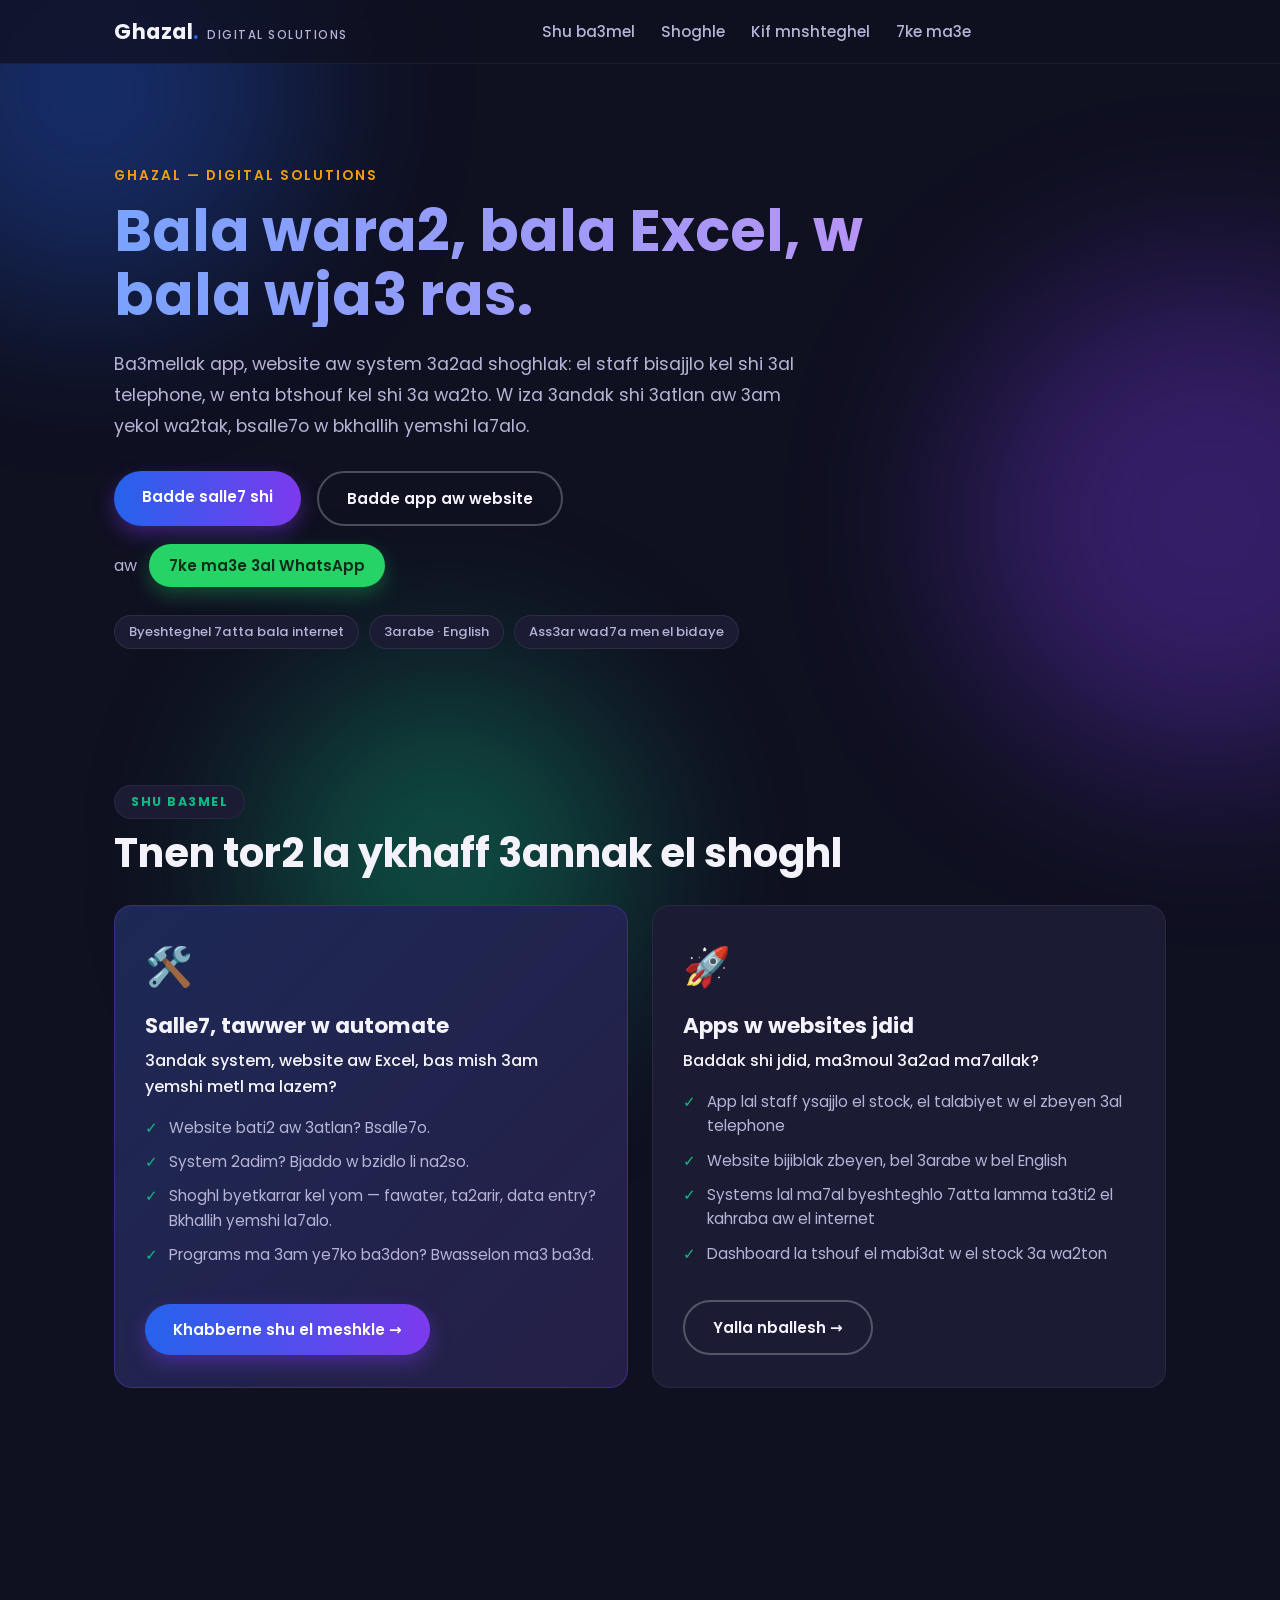
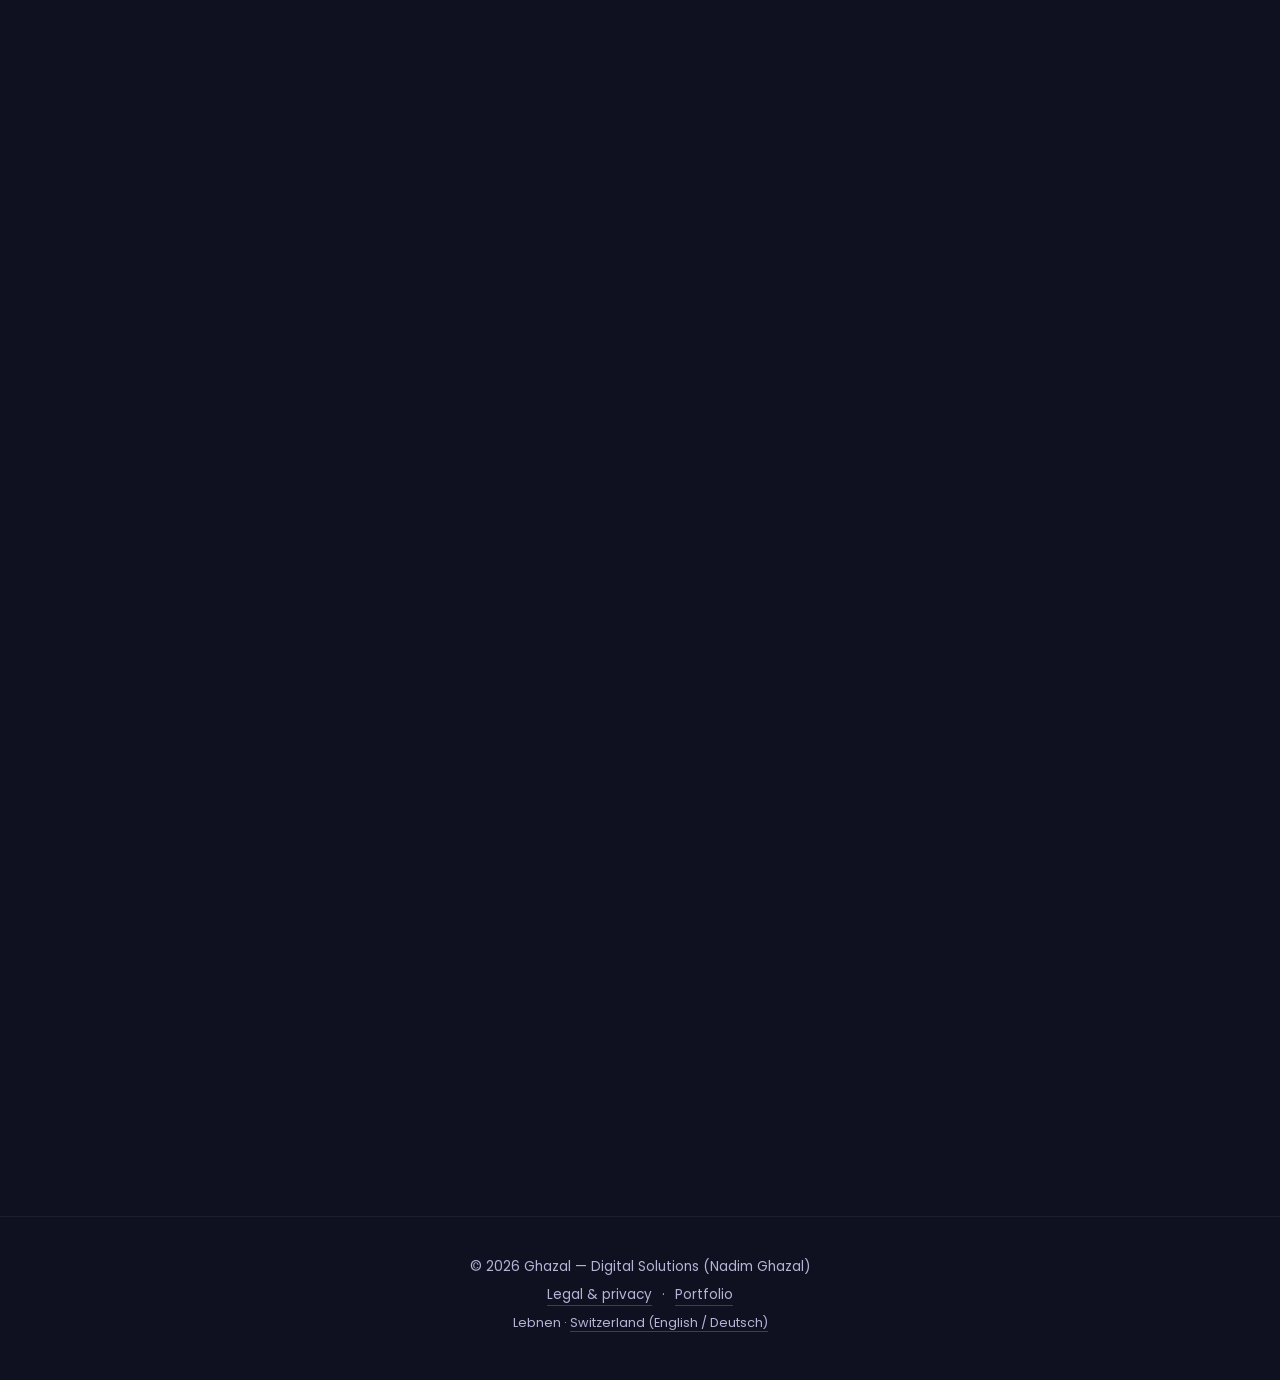
==== lb/index.html @ 60c457c8 "Split into Swiss and Lebanese homepages, with two enquiry forms The site no longer markets itself as" ====
<!DOCTYPE html>
<!-- Lebanese Arabic written in Latin letters (Arabizi): BCP 47 "ar-Latn" -->
<html lang="ar-Latn">
<head>
<meta charset="UTF-8">
<meta name="viewport" content="width=device-width, initial-scale=1.0">

<title>Ghazal — Digital Solutions | Apps, websites w systems la shoghlak</title>
<meta name="description" content="Bala wara2, bala Excel, w bala wja3 ras. Apps, websites w systems 3a2ad shoghlak — w iza 3andak shi 3atlan aw 3am yekol wa2tak, bsalle7o w bkhallih yemshi la7alo.">
<meta name="author" content="Nadim Ghazal">
<link rel="canonical" href="https://digital.ghazalcode.ch/lb/">
<meta name="theme-color" content="#0f1020">

<meta property="og:type" content="website">
<meta property="og:site_name" content="Ghazal — Digital Solutions">
<meta property="og:url" content="https://digital.ghazalcode.ch/lb/">
<meta property="og:title" content="Ghazal — Digital Solutions">
<meta property="og:description" content="Bala wara2, bala Excel, w bala wja3 ras. Apps, websites w systems 3a2ad shoghlak.">
<meta property="og:image" content="https://digital.ghazalcode.ch/assets/og-image-lb.png">
<meta property="og:image:width" content="1200">
<meta property="og:image:height" content="630">
<meta property="og:image:alt" content="Ghazal — Digital Solutions">
<meta name="twitter:card" content="summary_large_image">

<link rel="icon" href="../assets/favicon.svg" type="image/svg+xml">
<link rel="icon" href="../assets/favicon-32.png" sizes="32x32">
<link rel="apple-touch-icon" href="../assets/apple-touch-icon.png">

<meta http-equiv="Content-Security-Policy" content="
  default-src 'self';
  base-uri 'none';
  object-src 'none';
  script-src 'self';
  style-src 'self';
  font-src 'self';
  img-src 'self' data:;
  connect-src 'self' https://formsubmit.co;
  form-action 'self' https://formsubmit.co;
  upgrade-insecure-requests;
">

<script type="application/ld+json">
{
  "@context": "https://schema.org",
  "@type": "ProfessionalService",
  "name": "Ghazal — Digital Solutions",
  "url": "https://digital.ghazalcode.ch/lb/",
  "description": "Apps, websites and systems for shops and small businesses, plus fixing, upgrading and automating existing tools.",
  "email": "nadimghazal71@gmail.com",
  "founder": { "@type": "Person", "name": "Nadim Ghazal" },
  "areaServed": "LB",
  "knowsLanguage": ["ar", "en"]
}
</script>

<link rel="stylesheet" href="../assets/fonts/poppins.css">
<link rel="stylesheet" href="../style.css?v=20261111c">
</head>
<body>

<div class="blob blob-1"></div>
<div class="blob blob-2"></div>
<div class="blob blob-3"></div>

<header class="navbar">
  <div class="nav-inner">
    <a href="#top" class="logo">Ghazal<span>.</span> <small>Digital Solutions</small></a>
    <nav class="nav-links" id="navLinks"></nav>
    <div class="nav-actions">
      <button class="nav-toggle" id="navToggle" aria-label="Menu">☰</button>
    </div>
  </div>
</header>

<main>

  <section id="top" class="hero">
    <div class="hero-content">
      <p class="eyebrow" id="heroEyebrow"></p>
      <h1 id="heroTitle"></h1>
      <p class="hero-text" id="heroText"></p>
      <div class="hero-actions">
        <a href="#fix" class="btn btn-primary" id="heroFixBtn"></a>
        <a href="#build" class="btn btn-outline" id="heroBuildBtn"></a>
      </div>
      <p class="hero-call"><span id="heroCallPrefix"></span> <a class="btn btn-link" id="heroCallBtn" href="#contact"></a></p>
      <ul class="hero-facts" id="heroFacts"></ul>
    </div>
  </section>

  <section id="services" class="section">
    <div class="section-head">
      <span class="tag" id="servicesTag"></span>
      <h2 id="servicesHeading"></h2>
    </div>
    <div class="paths-grid" id="servicesGrid"></div>
  </section>

  <section id="work" class="section">
    <div class="section-head">
      <span class="tag" id="workTag"></span>
      <h2 id="workHeading"></h2>
      <p class="section-intro" id="workIntro"></p>
    </div>
    <div class="work-grid" id="workGrid"></div>
    <p class="work-more"><a id="workMore" href="https://ghazalcode.ch/" target="_blank" rel="noopener"></a></p>
  </section>

  <section id="process" class="section">
    <div class="section-head">
      <span class="tag" id="processTag"></span>
      <h2 id="processHeading"></h2>
    </div>
    <ol class="steps" id="processSteps"></ol>
  </section>

  <section id="why" class="section">
    <div class="section-head">
      <span class="tag" id="whyTag"></span>
      <h2 id="whyHeading"></h2>
    </div>
    <div class="why-grid" id="whyGrid"></div>
  </section>

  <section id="about" class="section">
    <div class="about-wrap">
      <div class="about-photo">
        <picture>
          <source srcset="../assets/photo-nadim.webp" type="image/webp">
          <img src="../assets/photo-nadim.jpg" alt="" id="aboutPhoto" width="520" height="520" loading="lazy">
        </picture>
      </div>
      <div class="about-body">
        <span class="tag" id="aboutTag"></span>
        <h2 id="aboutHeading"></h2>
        <p class="about-text" id="aboutText"></p>
      </div>
    </div>
  </section>

  <section id="contact" class="section contact-section">
    <div class="section-head">
      <span class="tag" id="contactTag"></span>
      <h2 id="contactHeading"></h2>
      <p class="section-intro" id="contactText"></p>
    </div>
    <div class="contact-wrap">
      <div class="contact-forms">
        <div class="form-tabs" id="formTabs" role="tablist"></div>
        <div id="formsWrap"></div>
      </div>
      <aside class="contact-info">
        <a class="btn btn-primary call-btn" id="contactCallBtn" href="#contact"></a>
        <ul class="contact-details" id="contactDetails"></ul>
      </aside>
    </div>
  </section>

</main>

<footer class="footer">
  <p id="footerCopy"></p>
  <p class="footer-links">
    <a href="../legal.html" id="footerLegal"></a>
    <span aria-hidden="true">·</span>
    <a href="https://ghazalcode.ch/" id="footerPortfolio" target="_blank" rel="noopener"></a>
  </p>
  <p class="footer-region"><span id="footerRegion"></span> <a id="footerRegionLink" href="../?region=ch"></a></p>
</footer>

<script src="content.js?v=20261111c"></script>
<script src="../script.js?v=20261111c"></script>
</body>
</html>
---- assets/fonts/poppins.css ----
/*
  Poppins, self-hosted.

  Loading this from fonts.googleapis.com would send every visitor's IP address
  to Google, which is a GDPR / revised-FADP problem for a Swiss-facing site.
  These files are served from our own origin instead. Poppins is SIL Open Font
  License 1.1, which permits redistribution.

  Regenerate with scripts/fonts.mjs if the weights ever change.
*/

@font-face {
  font-family: 'Poppins';
  font-style: normal;
  font-weight: 400;
  font-display: swap;
  src: url('poppins-400-latin-ext.woff2') format('woff2');
  unicode-range: U+0100-02BA, U+02BD-02C5, U+02C7-02CC, U+02CE-02D7, U+02DD-02FF, U+0304, U+0308, U+0329, U+1D00-1DBF, U+1E00-1E9F, U+1EF2-1EFF, U+2020, U+20A0-20AB, U+20AD-20C0, U+2113, U+2C60-2C7F, U+A720-A7FF;
}

@font-face {
  font-family: 'Poppins';
  font-style: normal;
  font-weight: 400;
  font-display: swap;
  src: url('poppins-400-latin.woff2') format('woff2');
  unicode-range: U+0000-00FF, U+0131, U+0152-0153, U+02BB-02BC, U+02C6, U+02DA, U+02DC, U+0304, U+0308, U+0329, U+2000-206F, U+20AC, U+2122, U+2191, U+2193, U+2212, U+2215, U+FEFF, U+FFFD;
}

@font-face {
  font-family: 'Poppins';
  font-style: normal;
  font-weight: 500;
  font-display: swap;
  src: url('poppins-500-latin-ext.woff2') format('woff2');
  unicode-range: U+0100-02BA, U+02BD-02C5, U+02C7-02CC, U+02CE-02D7, U+02DD-02FF, U+0304, U+0308, U+0329, U+1D00-1DBF, U+1E00-1E9F, U+1EF2-1EFF, U+2020, U+20A0-20AB, U+20AD-20C0, U+2113, U+2C60-2C7F, U+A720-A7FF;
}

@font-face {
  font-family: 'Poppins';
  font-style: normal;
  font-weight: 500;
  font-display: swap;
  src: url('poppins-500-latin.woff2') format('woff2');
  unicode-range: U+0000-00FF, U+0131, U+0152-0153, U+02BB-02BC, U+02C6, U+02DA, U+02DC, U+0304, U+0308, U+0329, U+2000-206F, U+20AC, U+2122, U+2191, U+2193, U+2212, U+2215, U+FEFF, U+FFFD;
}

@font-face {
  font-family: 'Poppins';
  font-style: normal;
  font-weight: 600;
  font-display: swap;
  src: url('poppins-600-latin-ext.woff2') format('woff2');
  unicode-range: U+0100-02BA, U+02BD-02C5, U+02C7-02CC, U+02CE-02D7, U+02DD-02FF, U+0304, U+0308, U+0329, U+1D00-1DBF, U+1E00-1E9F, U+1EF2-1EFF, U+2020, U+20A0-20AB, U+20AD-20C0, U+2113, U+2C60-2C7F, U+A720-A7FF;
}

@font-face {
  font-family: 'Poppins';
  font-style: normal;
  font-weight: 600;
  font-display: swap;
  src: url('poppins-600-latin.woff2') format('woff2');
  unicode-range: U+0000-00FF, U+0131, U+0152-0153, U+02BB-02BC, U+02C6, U+02DA, U+02DC, U+0304, U+0308, U+0329, U+2000-206F, U+20AC, U+2122, U+2191, U+2193, U+2212, U+2215, U+FEFF, U+FFFD;
}

@font-face {
  font-family: 'Poppins';
  font-style: normal;
  font-weight: 700;
  font-display: swap;
  src: url('poppins-700-latin-ext.woff2') format('woff2');
  unicode-range: U+0100-02BA, U+02BD-02C5, U+02C7-02CC, U+02CE-02D7, U+02DD-02FF, U+0304, U+0308, U+0329, U+1D00-1DBF, U+1E00-1E9F, U+1EF2-1EFF, U+2020, U+20A0-20AB, U+20AD-20C0, U+2113, U+2C60-2C7F, U+A720-A7FF;
}

@font-face {
  font-family: 'Poppins';
  font-style: normal;
  font-weight: 700;
  font-display: swap;
  src: url('poppins-700-latin.woff2') format('woff2');
  unicode-range: U+0000-00FF, U+0131, U+0152-0153, U+02BB-02BC, U+02C6, U+02DA, U+02DC, U+0304, U+0308, U+0329, U+2000-206F, U+20AC, U+2122, U+2191, U+2193, U+2212, U+2215, U+FEFF, U+FFFD;
}
---- style.css ----
/*
  Theme colours — change these to re-skin the whole site. Same palette as the
  developer portfolio, so the two read as one family.
*/
:root {
  --bg: #0f1020;
  --bg-soft: #16172c;
  --card: #1b1c34;
  --text: #f4f3fb;
  --text-dim: #b6b4d6;
  --primary: #2563eb;
  --secondary: #7c3aed;
  --accent: #f59e0b;
  --accent-2: #10b981;
  --radius: 18px;
  --max-width: 1100px;
  --shadow: 0 10px 30px rgba(0,0,0,0.35);
  --section-y: clamp(44px, 6vw, 68px);
  --section-x: 24px;
  --head-gap: clamp(18px, 2.2vw, 28px);
  --grid-gap: 24px;
}

* { box-sizing: border-box; }
html { scroll-behavior: smooth; }

body {
  margin: 0;
  font-family: 'Poppins', 'Segoe UI', system-ui, sans-serif;
  background: var(--bg);
  color: var(--text);
  overflow-x: hidden;
  position: relative;
}

/* Soft blurred colour shapes fixed behind the content — purely decorative */
.blob {
  position: fixed;
  border-radius: 50%;
  filter: blur(90px);
  opacity: 0.35;
  z-index: 0;
  pointer-events: none;
}
.blob-1 { width: 420px; height: 420px; background: var(--primary); top: -120px; left: -120px; }
.blob-2 { width: 500px; height: 500px; background: var(--secondary); top: 30%; right: -180px; }
.blob-3 { width: 380px; height: 380px; background: var(--accent-2); bottom: -150px; left: 20%; }

/* The hidden attribute is just display:none at the lowest priority, so any
   display rule (like .enquiry-form's flex) silently overrides it. This keeps
   hidden actually hidden — it's what the form tabs rely on. */
[hidden] { display: none !important; }

a { color: inherit; text-decoration: none; }
ul, ol { list-style: none; margin: 0; padding: 0; }
h1, h2, h3, p { margin-top: 0; }

/* Visually hidden but still read by screen readers — used for form labels */
.sr-only {
  position: absolute;
  width: 1px; height: 1px;
  padding: 0; margin: -1px;
  overflow: hidden;
  clip: rect(0,0,0,0);
  white-space: nowrap;
  border: 0;
}

/* Keyboard focus — visible on every interactive element */
a:focus-visible, button:focus-visible, input:focus-visible, textarea:focus-visible {
  outline: 2px solid var(--accent);
  outline-offset: 3px;
}

/* Navbar */
.navbar {
  position: sticky;
  top: 0;
  z-index: 100;
  backdrop-filter: blur(10px);
  background: rgba(15, 16, 32, 0.75);
  border-bottom: 1px solid rgba(255,255,255,0.06);
}
.nav-inner {
  max-width: var(--max-width);
  margin: 0 auto;
  padding: 16px 24px;
  display: flex;
  align-items: center;
  justify-content: space-between;
  gap: 16px;
}
.logo { font-weight: 700; font-size: 1.3rem; letter-spacing: 0.5px; white-space: nowrap; }
.logo span { color: var(--primary); }
.logo small {
  font-size: 0.72rem;
  font-weight: 500;
  letter-spacing: 1.5px;
  text-transform: uppercase;
  color: var(--text-dim);
  margin-left: 4px;
}
.nav-links { display: flex; gap: 26px; }
.nav-links a { font-weight: 500; color: var(--text-dim); transition: color 0.2s; font-size: 0.95rem; }
.nav-links a:hover { color: var(--text); }
.nav-actions { display: flex; align-items: center; gap: 14px; }
.lang-toggle {
  background: none;
  border: 1px solid rgba(255,255,255,0.2);
  border-radius: 50px;
  color: var(--text);
  font: inherit;
  font-size: 0.8rem;
  font-weight: 600;
  letter-spacing: 1px;
  padding: 3px;
  cursor: pointer;
  display: inline-flex;
  gap: 2px;
  transition: border-color 0.2s;
}
.lang-option { padding: 2px 9px; border-radius: 50px; color: var(--text-dim); transition: background 0.2s, color 0.2s; }
.lang-option.is-active { background: var(--primary); color: #fff; }
.lang-toggle:hover { border-color: var(--primary); }
.nav-toggle { display: none; background: none; border: none; color: var(--text); font-size: 1.5rem; cursor: pointer; }

/* Hero */
.hero {
  max-width: var(--max-width);
  margin: 0 auto;
  padding: clamp(56px, 8vw, 110px) var(--section-x) var(--section-y);
  position: relative;
  z-index: 1;
}
.hero-content { max-width: 760px; }
.eyebrow {
  color: var(--accent);
  font-weight: 600;
  letter-spacing: 2px;
  text-transform: uppercase;
  font-size: 0.85rem;
  margin: 0 0 14px;
}
.hero h1 {
  font-size: clamp(2.1rem, 5.2vw, 3.6rem);
  line-height: 1.1;
  margin: 0 0 22px;
  background: linear-gradient(90deg, #7aa2ff, #b794f6);
  -webkit-background-clip: text;
  background-clip: text;
  color: transparent;
}
.hero-text { color: var(--text-dim); font-size: 1.1rem; line-height: 1.75; margin-bottom: 30px; max-width: 62ch; }
.hero-actions { display: flex; gap: 16px; margin-bottom: 30px; flex-wrap: wrap; }
.hero-facts { display: flex; flex-wrap: wrap; gap: 10px; }
.hero-facts li {
  font-size: 0.82rem;
  font-weight: 500;
  color: var(--text-dim);
  background: var(--card);
  border: 1px solid rgba(255,255,255,0.08);
  border-radius: 999px;
  padding: 6px 14px;
}

.btn {
  display: inline-block;
  padding: 14px 28px;
  border-radius: 50px;
  font-weight: 600;
  font-family: inherit;
  cursor: pointer;
  border: none;
  transition: transform 0.2s, box-shadow 0.2s;
  font-size: 0.95rem;
}
.btn:hover { transform: translateY(-3px); }
.btn-primary {
  background: linear-gradient(90deg, var(--primary), var(--secondary));
  color: #fff;
  box-shadow: 0 8px 20px rgba(124, 58, 237, 0.4);
}
.btn-outline { background: transparent; color: var(--text); border: 2px solid rgba(255,255,255,0.25); }
.btn-outline:hover { border-color: var(--accent); }
.btn-whatsapp { background: #25d366; color: #0b2e1a; box-shadow: 0 8px 20px rgba(37, 211, 102, 0.3); }
/* A text-style link for the secondary "or book a call" action under the hero buttons */
.btn-link {
  padding: 0;
  background: none;
  box-shadow: none;
  color: var(--text);
  border-bottom: 1px solid rgba(255,255,255,0.35);
  border-radius: 0;
}
.btn-link:hover { transform: none; border-color: var(--accent); }
/* .btn-link above strips the background, so the WhatsApp variant restores it */
.btn-link.btn-whatsapp {
  padding: 10px 20px;
  border-radius: 50px;
  border: 0;
  background: #25d366;
  color: #0b2e1a;
  box-shadow: 0 8px 20px rgba(37, 211, 102, 0.3);
}
.btn-link.btn-whatsapp:hover { transform: translateY(-2px); }
.hero-call { display: flex; align-items: center; gap: 12px; flex-wrap: wrap; color: var(--text-dim); margin: -12px 0 28px; }

/* Shared section layout */
.section {
  max-width: var(--max-width);
  margin: 0 auto;
  padding: var(--section-y) var(--section-x);
  position: relative;
  z-index: 1;
}
/* Anchor jumps would otherwise park a section's label behind the sticky navbar */
section[id] { scroll-margin-top: 80px; }
.section-head { margin-bottom: var(--head-gap); }
.tag {
  display: inline-block;
  background: var(--card);
  color: var(--accent-2);
  font-weight: 700;
  font-size: 0.78rem;
  letter-spacing: 1.5px;
  text-transform: uppercase;
  padding: 7px 16px;
  border-radius: 50px;
  border: 1px solid rgba(255,255,255,0.06);
  margin-bottom: 10px;
}
.section-head h2, .about-body h2 { font-size: clamp(1.7rem, 3.8vw, 2.5rem); line-height: 1.2; margin: 0; }
.section-intro { color: var(--text-dim); max-width: 70ch; margin: 10px 0 0; line-height: 1.7; }

/* Services — the two paths, each ending in a button that opens its form */
.paths-grid { display: grid; grid-template-columns: repeat(2, 1fr); gap: var(--grid-gap); }
.path-card {
  background: var(--card);
  border-radius: var(--radius);
  padding: 32px 30px;
  border: 1px solid rgba(255,255,255,0.06);
  display: flex;
  flex-direction: column;
  transition: transform 0.25s, box-shadow 0.25s;
}
.path-card:hover { transform: translateY(-6px); box-shadow: var(--shadow); }
/* The first path is the lead offer, so it gets the tinted treatment */
.path-card--fix {
  background: linear-gradient(135deg, rgba(37,99,235,0.18), rgba(124,58,237,0.10)), var(--card);
  border-color: rgba(124,58,237,0.35);
}
.path-icon { font-size: 2.4rem; margin-bottom: 14px; }
.path-card h3 { margin: 0 0 6px; font-size: 1.35rem; }
.path-lead { color: var(--text); margin: 0 0 16px; font-weight: 500; line-height: 1.6; }
.path-points { margin: 0 0 24px; }
.path-points li {
  position: relative;
  padding-left: 24px;
  margin-bottom: 10px;
  color: var(--text-dim);
  font-size: 0.95rem;
  line-height: 1.6;
}
.path-points li::before { content: "✓"; position: absolute; left: 0; color: var(--accent-2); font-weight: 700; }
.path-cta { margin-top: auto; align-self: flex-start; }

/* Work */
.work-grid { display: grid; grid-template-columns: repeat(2, 1fr); gap: var(--grid-gap); }
.work-card {
  background: var(--card);
  border-radius: var(--radius);
  padding: 28px;
  border: 1px solid rgba(255,255,255,0.06);
  display: flex;
  flex-direction: column;
}
.work-card h3 { margin: 0 0 10px; font-size: 1.2rem; }
.work-card p { color: var(--text-dim); font-size: 0.95rem; line-height: 1.7; margin: 0 0 16px; }
.chips { display: flex; flex-wrap: wrap; gap: 8px; margin: 0 0 18px; }
.chips li {
  font-size: 0.75rem;
  font-weight: 600;
  color: var(--text-dim);
  background: rgba(255,255,255,0.05);
  border: 1px solid rgba(255,255,255,0.08);
  border-radius: 999px;
  padding: 4px 11px;
}
.work-link { margin-top: auto; color: var(--accent-2); font-weight: 600; font-size: 0.9rem; text-decoration: underline; text-underline-offset: 4px; }
.work-link:hover { color: var(--accent); }
.work-more { margin: 22px 0 0; }
.work-more a { color: var(--text-dim); font-size: 0.92rem; border-bottom: 1px solid rgba(255,255,255,0.25); }
.work-more a:hover { color: var(--text); border-color: var(--accent); }

/* Process */
.steps { display: grid; grid-template-columns: repeat(3, 1fr); gap: var(--grid-gap); }
.step {
  background: var(--card);
  border-radius: var(--radius);
  padding: 28px;
  border: 1px solid rgba(255,255,255,0.06);
}
.step-n {
  display: inline-flex;
  align-items: center;
  justify-content: center;
  width: 38px; height: 38px;
  border-radius: 50%;
  background: linear-gradient(135deg, var(--primary), var(--secondary));
  font-weight: 700;
  margin-bottom: 14px;
}
.step h3 { margin: 0 0 8px; font-size: 1.15rem; }
.step p { color: var(--text-dim); margin: 0; font-size: 0.93rem; line-height: 1.7; }

/* Why work with me */
.why-grid { display: grid; grid-template-columns: repeat(4, 1fr); gap: var(--grid-gap); }
.why-card {
  background: var(--card);
  border-radius: var(--radius);
  padding: 26px 24px;
  border: 1px solid rgba(255,255,255,0.06);
}
.why-icon { font-size: 1.9rem; margin-bottom: 12px; }
.why-card h3 { margin: 0 0 8px; font-size: 1.08rem; }
.why-card p { color: var(--text-dim); margin: 0; font-size: 0.92rem; line-height: 1.65; }

/* About */
.about-wrap { display: flex; align-items: center; gap: clamp(24px, 5vw, 56px); }
.about-photo {
  flex-shrink: 0;
  width: 220px; height: 220px;
  border-radius: 36px;
  padding: 5px;
  background: linear-gradient(135deg, var(--primary), var(--secondary));
  box-shadow: var(--shadow);
  overflow: hidden;
}
.about-photo picture { display: block; height: 100%; }
.about-photo img { width: 100%; height: 100%; object-fit: cover; border-radius: 31px; display: block; }
.about-body .tag { margin-bottom: 12px; }
.about-text { color: var(--text-dim); line-height: 1.85; font-size: 1.02rem; margin: 14px 0 0; max-width: 62ch; }

/* Contact — tabbed forms on the left, direct contact on the right */
.contact-wrap { display: grid; grid-template-columns: minmax(0, 2fr) minmax(240px, 1fr); gap: 36px; align-items: start; }
.contact-info { display: flex; flex-direction: column; }
.call-btn { margin-bottom: 20px; text-align: center; }

.form-tabs {
  display: flex;
  gap: 6px;
  padding: 5px;
  background: var(--card);
  border: 1px solid rgba(255,255,255,0.08);
  border-radius: 16px;
  margin-bottom: 20px;
}
.form-tab {
  flex: 1;
  background: none;
  border: 0;
  border-radius: 12px;
  padding: 12px 14px;
  color: var(--text-dim);
  font: inherit;
  font-weight: 600;
  font-size: 0.92rem;
  cursor: pointer;
  transition: background 0.2s, color 0.2s;
}
.form-tab:hover { color: var(--text); }
.form-tab.is-active { background: linear-gradient(90deg, var(--primary), var(--secondary)); color: #fff; }
.form-intro { color: var(--text-dim); margin: 0 0 16px; line-height: 1.6; }
.enquiry-form { display: flex; flex-direction: column; gap: 16px; }
.form-grid { display: grid; grid-template-columns: repeat(2, minmax(0, 1fr)); gap: 14px 16px; }
.field { grid-column: 1 / -1; display: flex; }
.field--half { grid-column: auto; }
.field > input, .field > textarea, .field > select { flex: 1; min-width: 0; }
.contact-details { display: flex; flex-direction: column; gap: 14px; }
.contact-details li {
  display: flex;
  justify-content: space-between;
  align-items: center;
  gap: 12px;
  background: var(--card);
  border-radius: var(--radius);
  padding: 14px 20px;
  border: 1px solid rgba(255,255,255,0.06);
  flex-wrap: wrap;
}
.detail-label { font-size: 0.8rem; font-weight: 700; text-transform: uppercase; letter-spacing: 0.5px; color: var(--accent-2); }
.contact-details a, .contact-details span:last-child { color: var(--text); font-weight: 500; overflow-wrap: anywhere; }
.contact-details a:hover { color: var(--accent); }
.enquiry-form input, .enquiry-form textarea, .enquiry-form select {
  background: var(--card);
  border: 1px solid rgba(255,255,255,0.1);
  border-radius: 12px;
  padding: 14px 18px;
  color: var(--text);
  font-family: inherit;
  font-size: 0.95rem;
  resize: vertical;
}
.enquiry-form input::placeholder, .enquiry-form textarea::placeholder { color: #8f8db3; }
/* Native dropdowns, restyled to match: custom arrow, dim until a choice is made */
.enquiry-form select {
  appearance: none;
  -webkit-appearance: none;
  cursor: pointer;
  padding-right: 42px;
  background-image: url("data:image/svg+xml,%3Csvg xmlns='http://www.w3.org/2000/svg' width='12' height='8' viewBox='0 0 12 8'%3E%3Cpath d='M1 1l5 5 5-5' fill='none' stroke='%23b6b4d6' stroke-width='2' stroke-linecap='round'/%3E%3C/svg%3E");
  background-repeat: no-repeat;
  background-position: right 18px center;
}
/* Dim while the placeholder is still selected — required or optional alike */
.enquiry-form select:has(option[value=""]:checked) { color: #8f8db3; }
.enquiry-form option { background: var(--bg-soft); color: var(--text); }
.enquiry-form input:focus, .enquiry-form textarea:focus, .enquiry-form select:focus { outline: none; border-color: var(--secondary); }
.enquiry-form button { align-self: flex-start; }
.enquiry-form button:disabled { opacity: 0.6; cursor: progress; }
.form-note { color: var(--text-dim); font-size: 0.9rem; margin: 0; min-height: 1.2em; }
.form-note.is-success { color: var(--accent-2); }
.form-note.is-error { color: #f87171; }

/* Off-screen rather than display:none — bots skip fields that aren't rendered */
.honeypot { position: absolute; left: -9999px; width: 1px; height: 1px; opacity: 0; pointer-events: none; }

/* Scroll reveal — script.js sets the hidden state inline, then adds .in-view */
.section.in-view { opacity: 1 !important; transform: translateY(0) !important; }

/* Footer */
.footer {
  text-align: center;
  padding: clamp(28px, 4vw, 40px) var(--section-x);
  margin-top: var(--section-y);
  border-top: 1px solid rgba(255,255,255,0.06);
  color: var(--text-dim);
  font-size: 0.85rem;
  position: relative;
  z-index: 1;
}
.footer p { margin: 0 0 8px; }
.footer-links { display: flex; justify-content: center; gap: 10px; flex-wrap: wrap; }
.footer-links a { border-bottom: 1px solid rgba(255,255,255,0.2); }
.footer-links a:hover { color: var(--text); border-color: var(--accent); }
.footer-region { margin-top: 6px; font-size: 0.8rem; }
.footer-region a { border-bottom: 1px solid rgba(255,255,255,0.2); }
.footer-region a:hover { color: var(--text); border-color: var(--accent); }
.work-grid--single { grid-template-columns: minmax(0, 640px); }

/* Legal page */
.legal { max-width: 780px; margin: 0 auto; padding: clamp(40px, 6vw, 80px) var(--section-x); position: relative; z-index: 1; }
.legal h1 { font-size: clamp(1.8rem, 4vw, 2.5rem); margin-bottom: 6px; }
.legal h2 { font-size: 1.25rem; margin: 34px 0 10px; }
.legal h3 { font-size: 1.02rem; margin: 22px 0 6px; }
.legal p, .legal li { color: var(--text-dim); line-height: 1.8; font-size: 0.98rem; }
.legal ul { list-style: disc; padding-left: 22px; }
.legal a { color: var(--accent-2); border-bottom: 1px solid rgba(16,185,129,0.4); }
.legal .updated { font-size: 0.85rem; font-style: italic; }
.legal .back { display: inline-block; margin-bottom: 26px; color: var(--text-dim); border: 0; }
.legal .back:hover { color: var(--text); }

/* Responsive */
@media (max-width: 1000px) {
  .why-grid { grid-template-columns: repeat(2, 1fr); }
  /* minmax(0, …), not 1fr: a plain 1fr column won't shrink below its widest
     content, and a <select> is as wide as its longest option — which pushed
     the forms past the edge of a phone screen. */
  .contact-wrap { grid-template-columns: minmax(0, 1fr); }
}

@media (max-width: 900px) {
  .steps { grid-template-columns: 1fr; }
}

@media (max-width: 820px) {
  .nav-links { display: none; }
  .nav-toggle { display: block; }
  .nav-links.open {
    display: flex;
    position: absolute;
    top: 100%;
    left: 0;
    right: 0;
    background: var(--bg-soft);
    flex-direction: column;
    padding: 20px 24px;
    gap: 18px;
    border-bottom: 1px solid rgba(255,255,255,0.08);
  }
  .logo small { display: none; }
  .paths-grid, .work-grid, .work-grid--single, .why-grid, .form-grid { grid-template-columns: minmax(0, 1fr); }
  .form-tabs { flex-direction: column; }
  .about-wrap { flex-direction: column; align-items: flex-start; }
  .about-photo { width: 160px; height: 160px; border-radius: 28px; }
  .about-photo img { border-radius: 23px; }
  .contact-details li { flex-direction: column; align-items: flex-start; }
}

/* Respect the visitor's system setting: no hover lift, no smooth scrolling */
@media (prefers-reduced-motion: reduce) {
  html { scroll-behavior: auto; }
  * { transition: none !important; }
  .btn:hover, .path-card:hover { transform: none; }
}
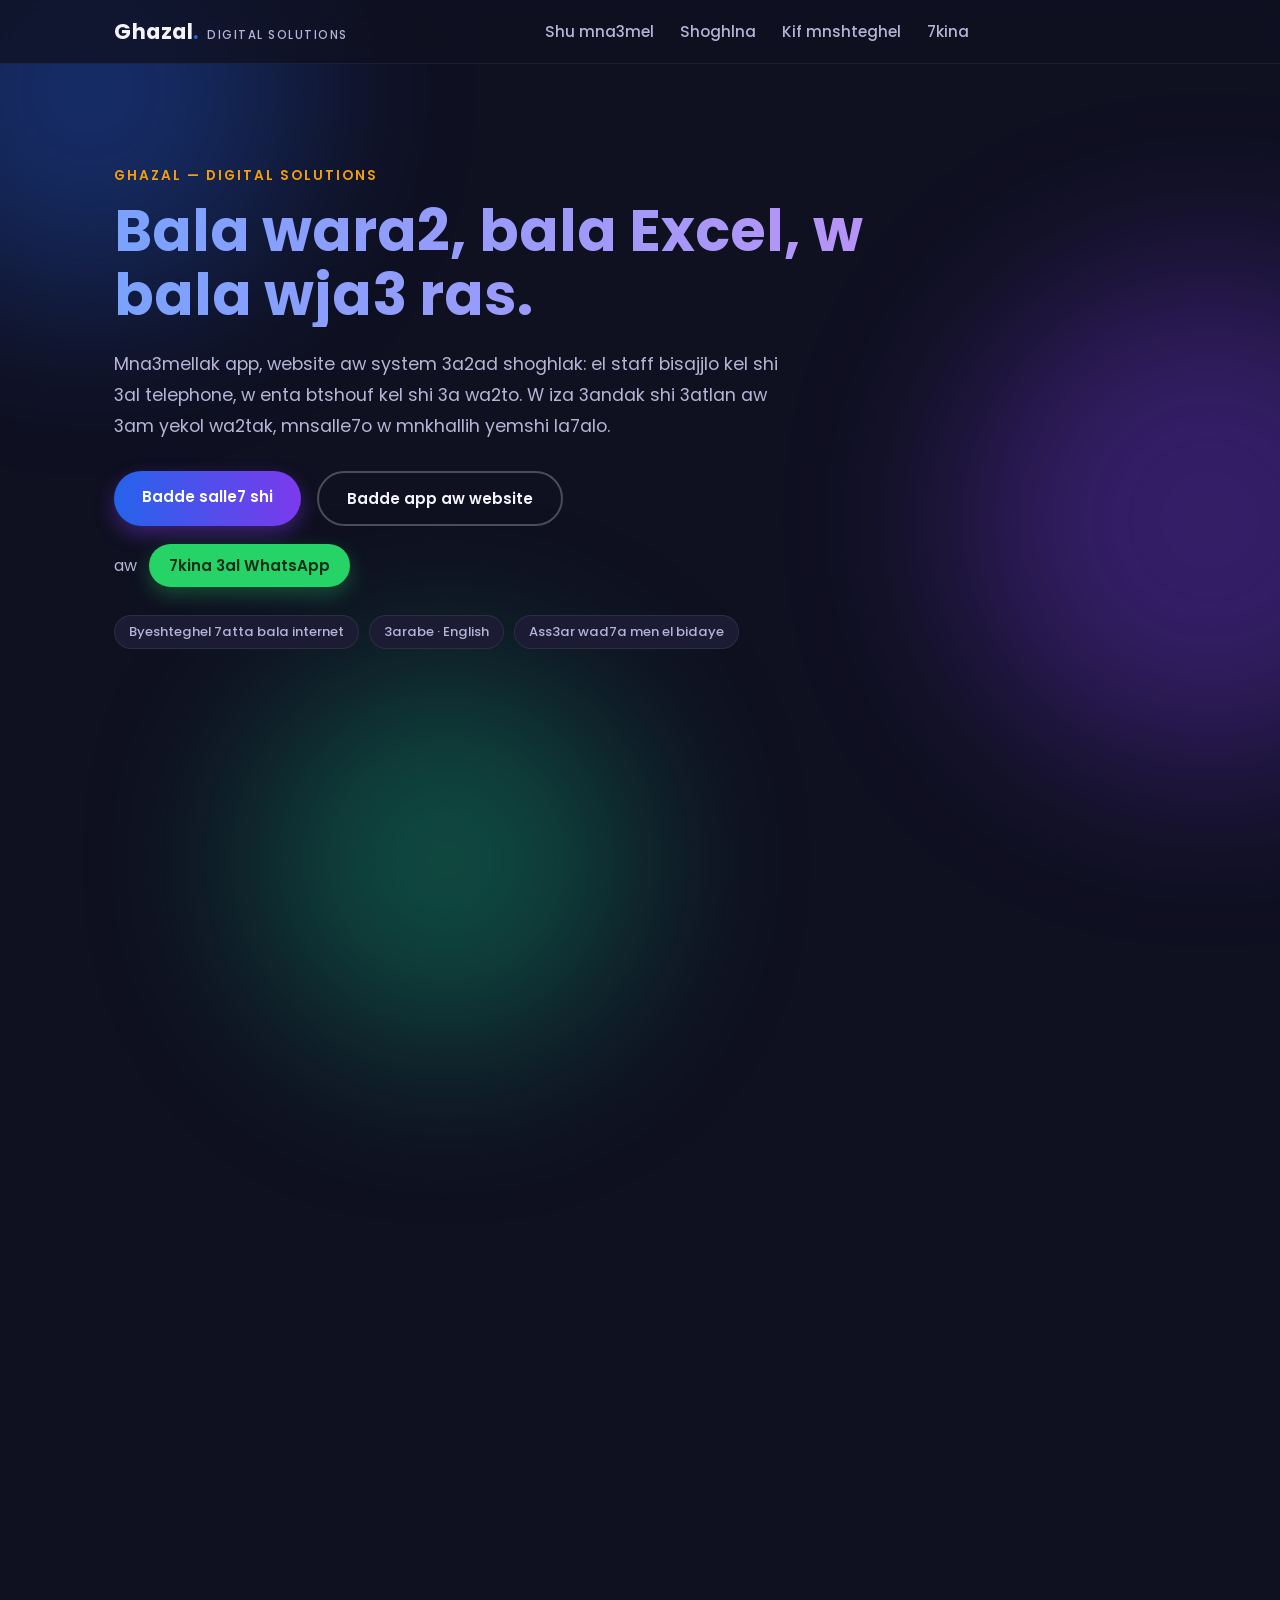
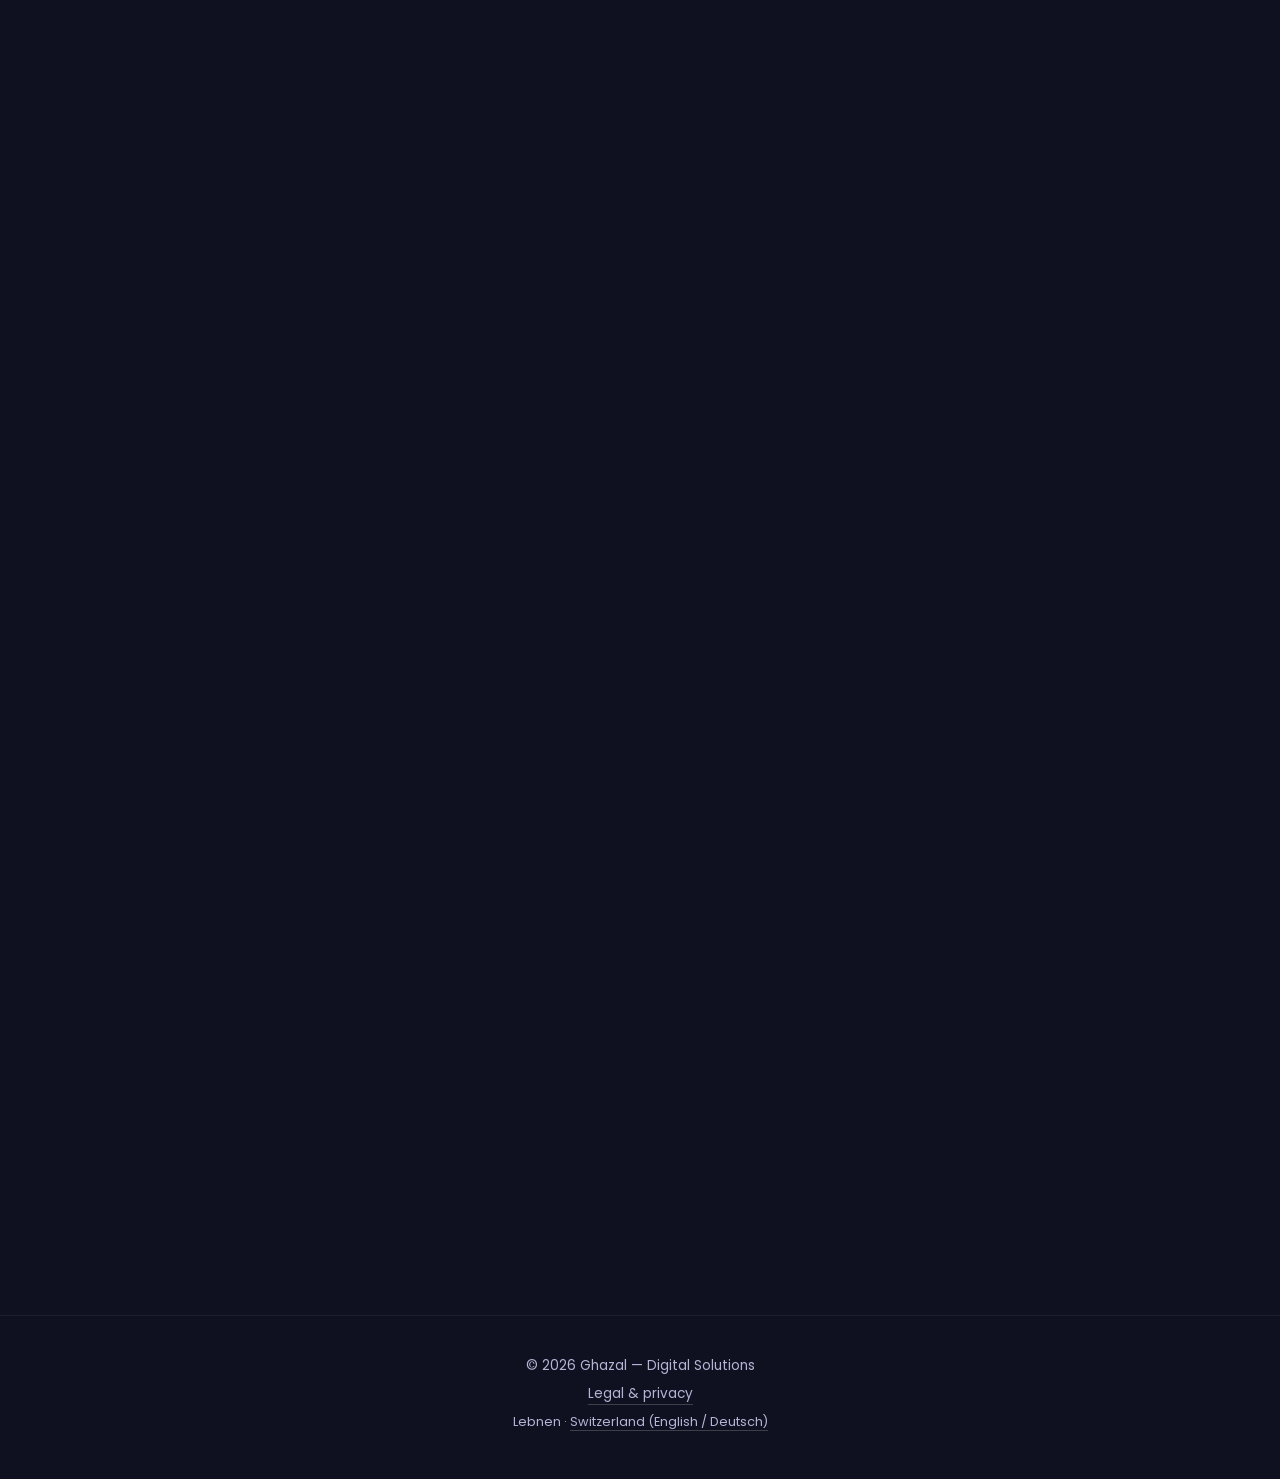
==== commit 2f3d067f: "Present the business as a company, without personal details Both homepages now speak as "we" (Arabiz" ====
--- a/lb/index.html
+++ b/lb/index.html
@@ -6,8 +6,7 @@
 <meta name="viewport" content="width=device-width, initial-scale=1.0">
 
 <title>Ghazal — Digital Solutions | Apps, websites w systems la shoghlak</title>
-<meta name="description" content="Bala wara2, bala Excel, w bala wja3 ras. Apps, websites w systems 3a2ad shoghlak — w iza 3andak shi 3atlan aw 3am yekol wa2tak, bsalle7o w bkhallih yemshi la7alo.">
-<meta name="author" content="Nadim Ghazal">
+<meta name="description" content="Bala wara2, bala Excel, w bala wja3 ras. Apps, websites w systems 3a2ad shoghlak — w iza 3andak shi 3atlan aw 3am yekol wa2tak, mnsalle7o w mnkhallih yemshi la7alo.">
 <link rel="canonical" href="https://digital.ghazalcode.ch/lb/">
 <meta name="theme-color" content="#0f1020">
 
@@ -46,15 +45,13 @@
   "name": "Ghazal — Digital Solutions",
   "url": "https://digital.ghazalcode.ch/lb/",
   "description": "Apps, websites and systems for shops and small businesses, plus fixing, upgrading and automating existing tools.",
-  "email": "nadimghazal71@gmail.com",
-  "founder": { "@type": "Person", "name": "Nadim Ghazal" },
   "areaServed": "LB",
   "knowsLanguage": ["ar", "en"]
 }
 </script>
 
 <link rel="stylesheet" href="../assets/fonts/poppins.css">
-<link rel="stylesheet" href="../style.css?v=20261111c">
+<link rel="stylesheet" href="../style.css?v=20261111d">
 </head>
 <body>
 
@@ -103,7 +100,6 @@
       <p class="section-intro" id="workIntro"></p>
     </div>
     <div class="work-grid" id="workGrid"></div>
-    <p class="work-more"><a id="workMore" href="https://ghazalcode.ch/" target="_blank" rel="noopener"></a></p>
   </section>
 
   <section id="process" class="section">
@@ -124,12 +120,6 @@
 
   <section id="about" class="section">
     <div class="about-wrap">
-      <div class="about-photo">
-        <picture>
-          <source srcset="../assets/photo-nadim.webp" type="image/webp">
-          <img src="../assets/photo-nadim.jpg" alt="" id="aboutPhoto" width="520" height="520" loading="lazy">
-        </picture>
-      </div>
       <div class="about-body">
         <span class="tag" id="aboutTag"></span>
         <h2 id="aboutHeading"></h2>
@@ -162,13 +152,11 @@
   <p id="footerCopy"></p>
   <p class="footer-links">
     <a href="../legal.html" id="footerLegal"></a>
-    <span aria-hidden="true">·</span>
-    <a href="https://ghazalcode.ch/" id="footerPortfolio" target="_blank" rel="noopener"></a>
   </p>
   <p class="footer-region"><span id="footerRegion"></span> <a id="footerRegionLink" href="../?region=ch"></a></p>
 </footer>
 
-<script src="content.js?v=20261111c"></script>
-<script src="../script.js?v=20261111c"></script>
+<script src="content.js?v=20261111d"></script>
+<script src="../script.js?v=20261111d"></script>
 </body>
 </html>
--- a/style.css
+++ b/style.css
@@ -288,9 +288,6 @@
 }
 .work-link { margin-top: auto; color: var(--accent-2); font-weight: 600; font-size: 0.9rem; text-decoration: underline; text-underline-offset: 4px; }
 .work-link:hover { color: var(--accent); }
-.work-more { margin: 22px 0 0; }
-.work-more a { color: var(--text-dim); font-size: 0.92rem; border-bottom: 1px solid rgba(255,255,255,0.25); }
-.work-more a:hover { color: var(--text); border-color: var(--accent); }
 
 /* Process */
 .steps { display: grid; grid-template-columns: repeat(3, 1fr); gap: var(--grid-gap); }
@@ -313,7 +310,7 @@
 .step h3 { margin: 0 0 8px; font-size: 1.15rem; }
 .step p { color: var(--text-dim); margin: 0; font-size: 0.93rem; line-height: 1.7; }
 
-/* Why work with me */
+/* Why work with us */
 .why-grid { display: grid; grid-template-columns: repeat(4, 1fr); gap: var(--grid-gap); }
 .why-card {
   background: var(--card);
@@ -325,19 +322,13 @@
 .why-card h3 { margin: 0 0 8px; font-size: 1.08rem; }
 .why-card p { color: var(--text-dim); margin: 0; font-size: 0.92rem; line-height: 1.65; }
 
-/* About */
-.about-wrap { display: flex; align-items: center; gap: clamp(24px, 5vw, 56px); }
-.about-photo {
-  flex-shrink: 0;
-  width: 220px; height: 220px;
-  border-radius: 36px;
-  padding: 5px;
-  background: linear-gradient(135deg, var(--primary), var(--secondary));
-  box-shadow: var(--shadow);
-  overflow: hidden;
-}
-.about-photo picture { display: block; height: 100%; }
-.about-photo img { width: 100%; height: 100%; object-fit: cover; border-radius: 31px; display: block; }
+/* About — a text card in company voice */
+.about-wrap {
+  background: linear-gradient(135deg, rgba(37,99,235,0.14), rgba(124,58,237,0.08)), var(--card);
+  border: 1px solid rgba(124,58,237,0.25);
+  border-radius: var(--radius);
+  padding: clamp(28px, 4vw, 44px);
+}
 .about-body .tag { margin-bottom: 12px; }
 .about-text { color: var(--text-dim); line-height: 1.85; font-size: 1.02rem; margin: 14px 0 0; max-width: 62ch; }
 
@@ -491,9 +482,6 @@
   .logo small { display: none; }
   .paths-grid, .work-grid, .work-grid--single, .why-grid, .form-grid { grid-template-columns: minmax(0, 1fr); }
   .form-tabs { flex-direction: column; }
-  .about-wrap { flex-direction: column; align-items: flex-start; }
-  .about-photo { width: 160px; height: 160px; border-radius: 28px; }
-  .about-photo img { border-radius: 23px; }
   .contact-details li { flex-direction: column; align-items: flex-start; }
 }
 
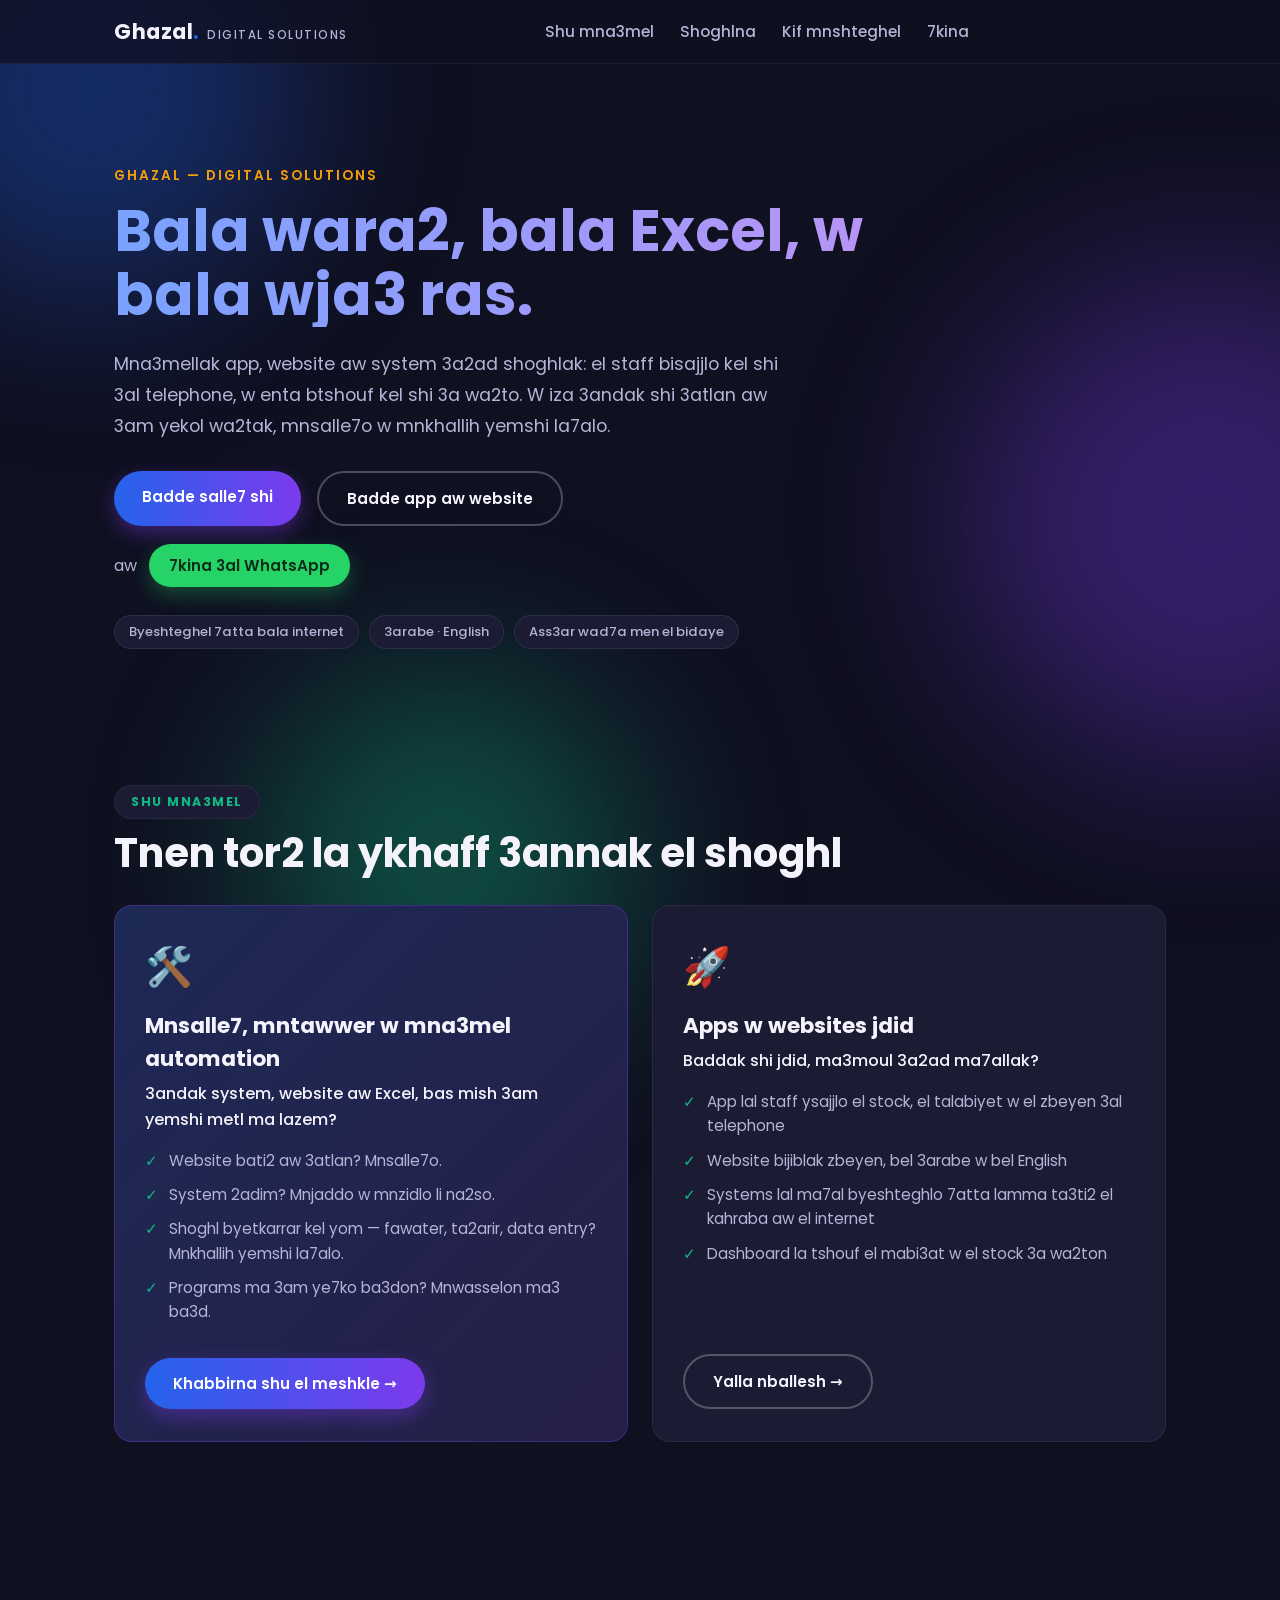
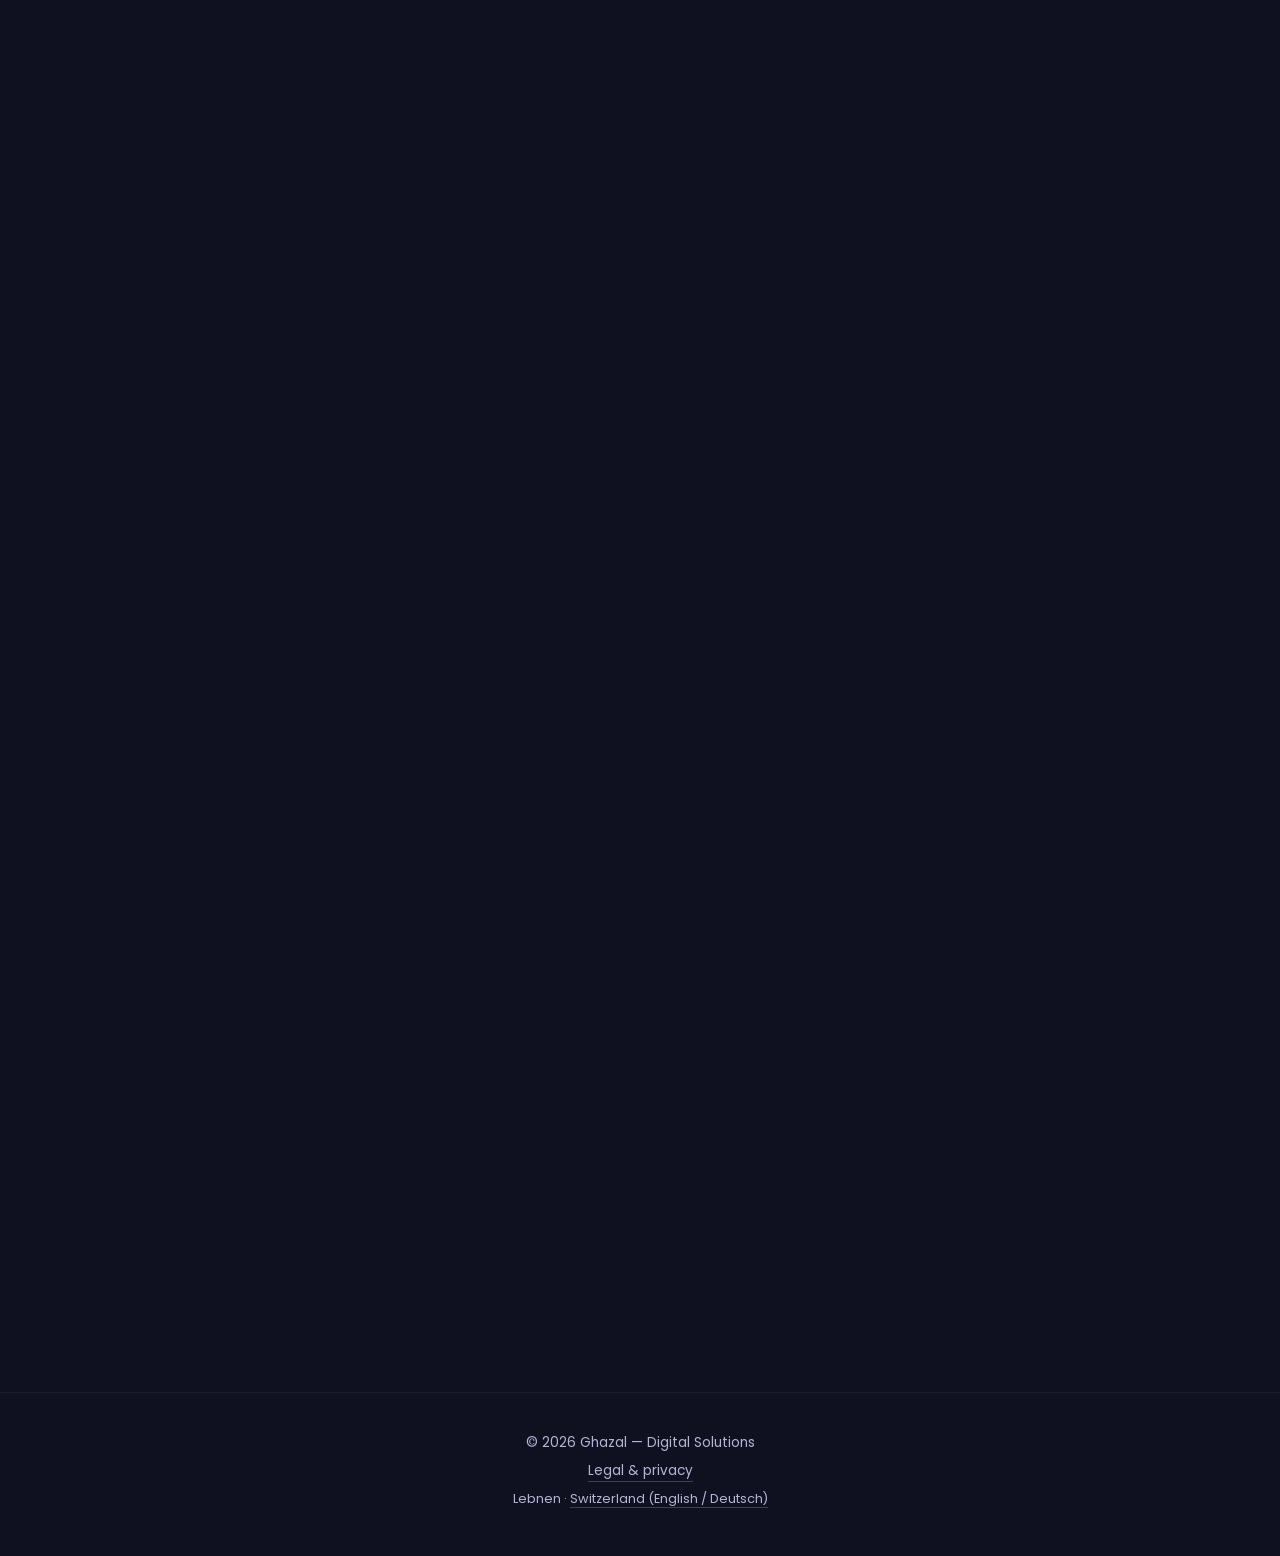
==== commit acf9207d: "Add the laundry delivery app as a work example A commercial laundry in the Zurich area kept one Exce" ====
--- a/lb/index.html
+++ b/lb/index.html
@@ -51,7 +51,7 @@
 </script>
 
 <link rel="stylesheet" href="../assets/fonts/poppins.css">
-<link rel="stylesheet" href="../style.css?v=20261111d">
+<link rel="stylesheet" href="../style.css?v=20261111e">
 </head>
 <body>
 
@@ -156,7 +156,7 @@
   <p class="footer-region"><span id="footerRegion"></span> <a id="footerRegionLink" href="../?region=ch"></a></p>
 </footer>
 
-<script src="content.js?v=20261111d"></script>
-<script src="../script.js?v=20261111d"></script>
+<script src="content.js?v=20261111e"></script>
+<script src="../script.js?v=20261111e"></script>
 </body>
 </html>
--- a/style.css
+++ b/style.css
@@ -437,7 +437,9 @@
 .footer-region { margin-top: 6px; font-size: 0.8rem; }
 .footer-region a { border-bottom: 1px solid rgba(255,255,255,0.2); }
 .footer-region a:hover { color: var(--text); border-color: var(--accent); }
-.work-grid--single { grid-template-columns: minmax(0, 640px); }
+/* Column count follows the number of examples, so none is left alone on a row */
+.work-grid[data-count="1"] { grid-template-columns: minmax(0, 640px); }
+.work-grid[data-count="3"] { grid-template-columns: repeat(3, minmax(0, 1fr)); }
 
 /* Legal page */
 .legal { max-width: 780px; margin: 0 auto; padding: clamp(40px, 6vw, 80px) var(--section-x); position: relative; z-index: 1; }
@@ -458,6 +460,8 @@
      content, and a <select> is as wide as its longest option — which pushed
      the forms past the edge of a phone screen. */
   .contact-wrap { grid-template-columns: minmax(0, 1fr); }
+  /* Three examples don't split evenly into two columns, so they stack */
+  .work-grid[data-count="3"] { grid-template-columns: minmax(0, 1fr); }
 }
 
 @media (max-width: 900px) {
@@ -480,7 +484,7 @@
     border-bottom: 1px solid rgba(255,255,255,0.08);
   }
   .logo small { display: none; }
-  .paths-grid, .work-grid, .work-grid--single, .why-grid, .form-grid { grid-template-columns: minmax(0, 1fr); }
+  .paths-grid, .work-grid, .work-grid[data-count], .why-grid, .form-grid { grid-template-columns: minmax(0, 1fr); }
   .form-tabs { flex-direction: column; }
   .contact-details li { flex-direction: column; align-items: flex-start; }
 }
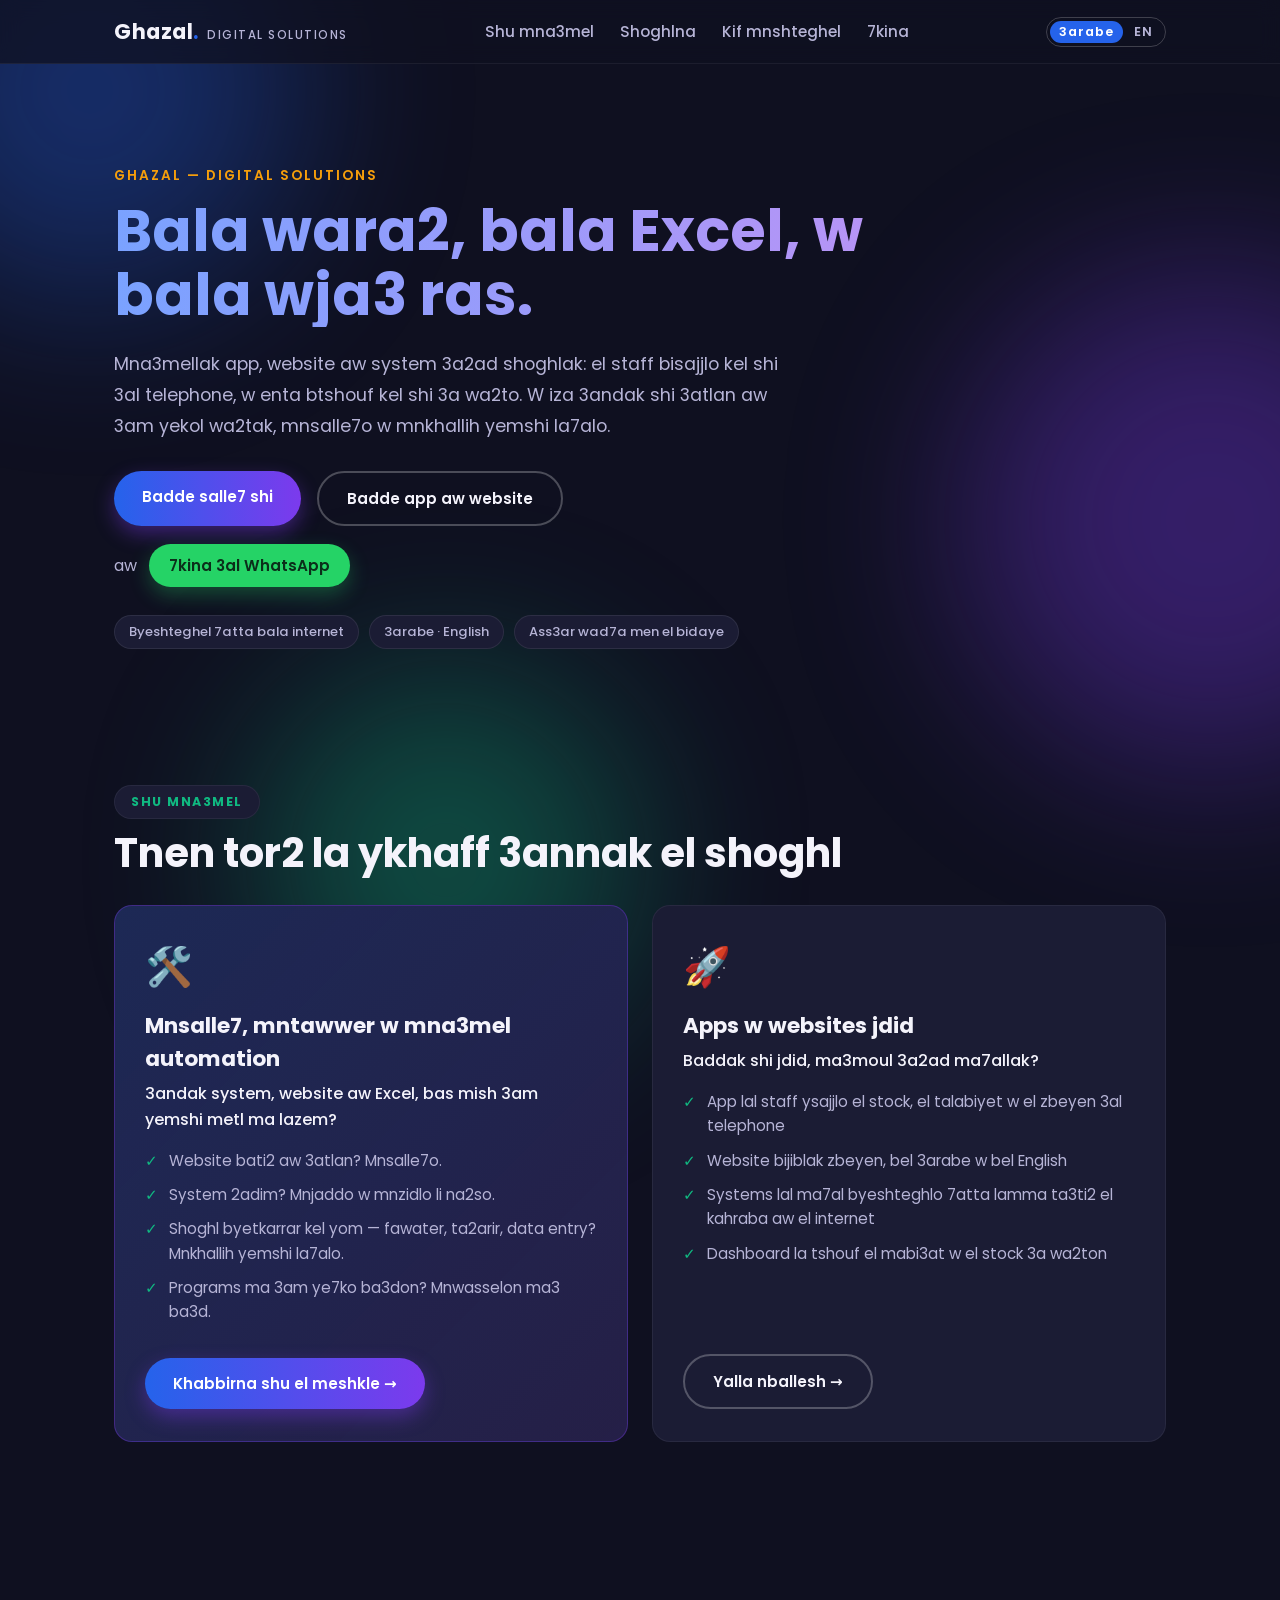
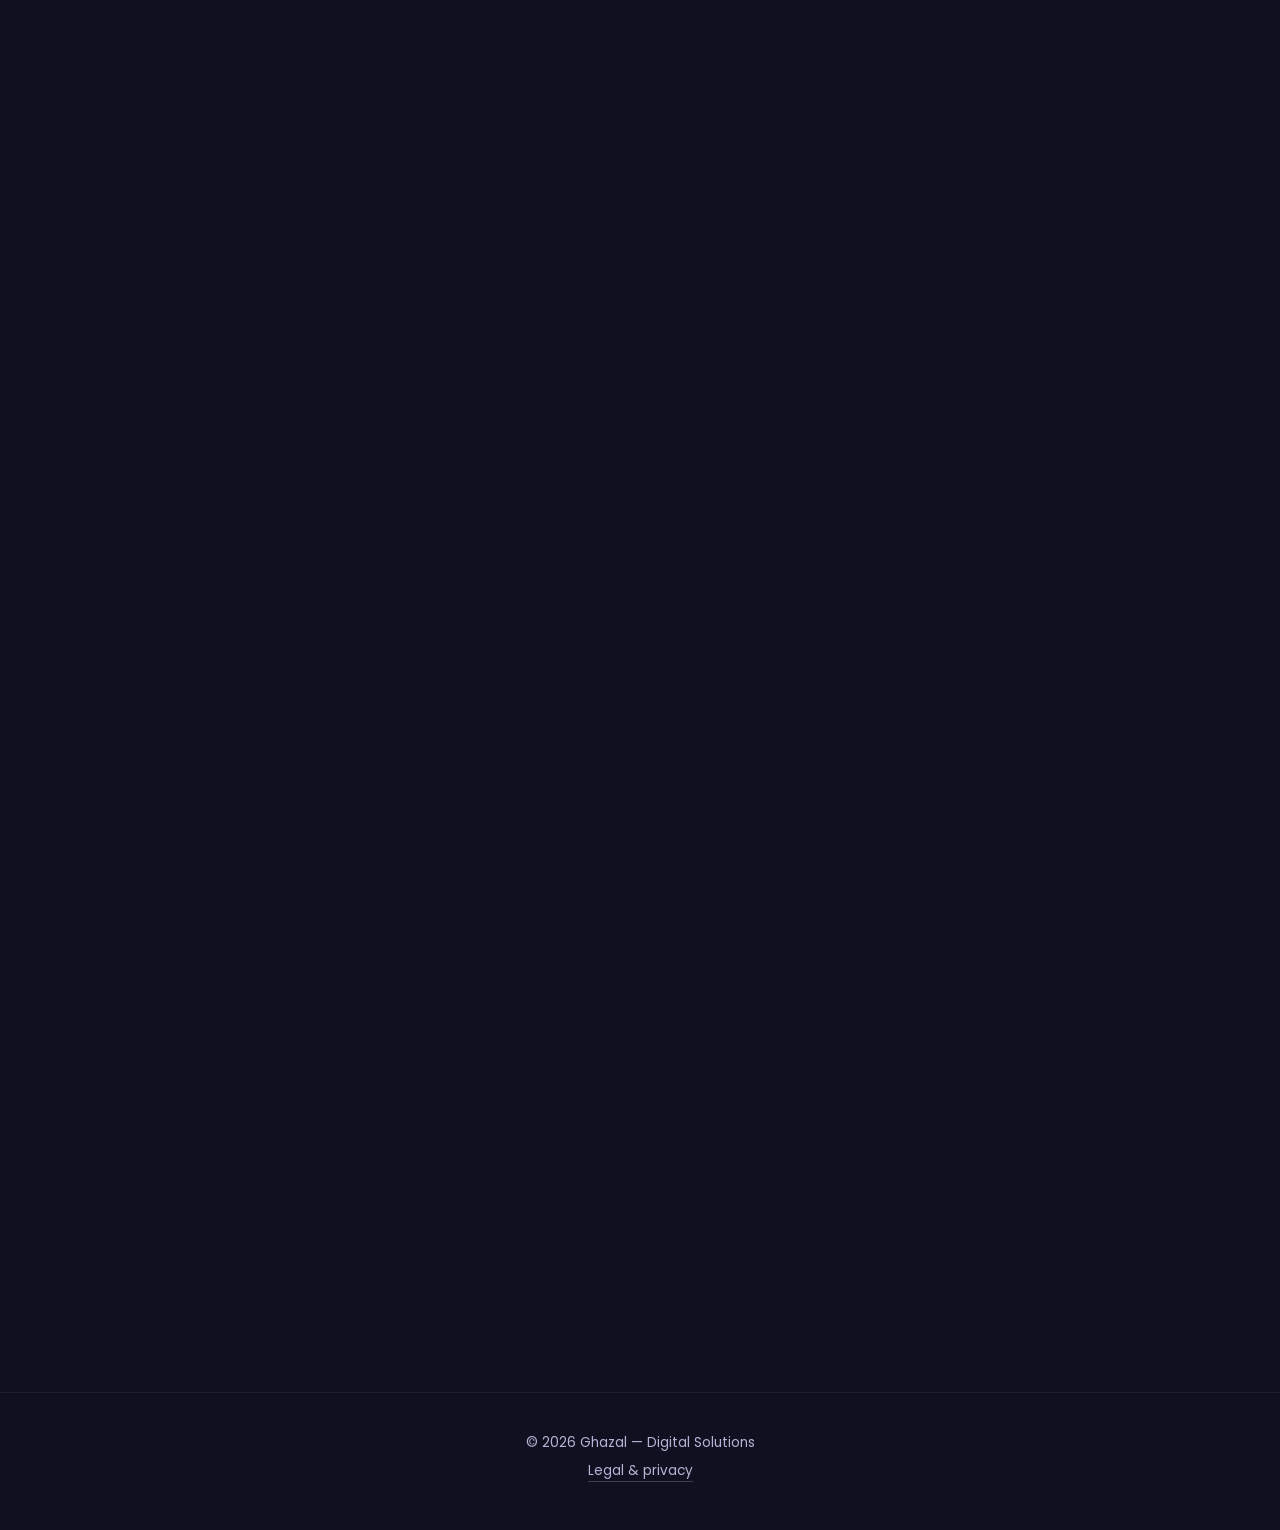
==== commit ed6e5b6d: "Focus the site on the Lebanese market, in Arabizi and English The site is now a single homepage for " ====
--- a/lb/index.html
+++ b/lb/index.html
@@ -1,162 +1,19 @@
 <!DOCTYPE html>
-<!-- Lebanese Arabic written in Latin letters (Arabizi): BCP 47 "ar-Latn" -->
-<html lang="ar-Latn">
+<!--
+  This used to be a separate Lebanese homepage; that's now the main page.
+  This stub forwards old /lb/ links there, keeping any #fix / #build so the
+  right form still opens. The meta refresh is the no-JavaScript fallback.
+-->
+<html lang="en">
 <head>
 <meta charset="UTF-8">
-<meta name="viewport" content="width=device-width, initial-scale=1.0">
-
-<title>Ghazal — Digital Solutions | Apps, websites w systems la shoghlak</title>
-<meta name="description" content="Bala wara2, bala Excel, w bala wja3 ras. Apps, websites w systems 3a2ad shoghlak — w iza 3andak shi 3atlan aw 3am yekol wa2tak, mnsalle7o w mnkhallih yemshi la7alo.">
-<link rel="canonical" href="https://digital.ghazalcode.ch/lb/">
-<meta name="theme-color" content="#0f1020">
-
-<meta property="og:type" content="website">
-<meta property="og:site_name" content="Ghazal — Digital Solutions">
-<meta property="og:url" content="https://digital.ghazalcode.ch/lb/">
-<meta property="og:title" content="Ghazal — Digital Solutions">
-<meta property="og:description" content="Bala wara2, bala Excel, w bala wja3 ras. Apps, websites w systems 3a2ad shoghlak.">
-<meta property="og:image" content="https://digital.ghazalcode.ch/assets/og-image-lb.png">
-<meta property="og:image:width" content="1200">
-<meta property="og:image:height" content="630">
-<meta property="og:image:alt" content="Ghazal — Digital Solutions">
-<meta name="twitter:card" content="summary_large_image">
-
-<link rel="icon" href="../assets/favicon.svg" type="image/svg+xml">
-<link rel="icon" href="../assets/favicon-32.png" sizes="32x32">
-<link rel="apple-touch-icon" href="../assets/apple-touch-icon.png">
-
-<meta http-equiv="Content-Security-Policy" content="
-  default-src 'self';
-  base-uri 'none';
-  object-src 'none';
-  script-src 'self';
-  style-src 'self';
-  font-src 'self';
-  img-src 'self' data:;
-  connect-src 'self' https://formsubmit.co;
-  form-action 'self' https://formsubmit.co;
-  upgrade-insecure-requests;
-">
-
-<script type="application/ld+json">
-{
-  "@context": "https://schema.org",
-  "@type": "ProfessionalService",
-  "name": "Ghazal — Digital Solutions",
-  "url": "https://digital.ghazalcode.ch/lb/",
-  "description": "Apps, websites and systems for shops and small businesses, plus fixing, upgrading and automating existing tools.",
-  "areaServed": "LB",
-  "knowsLanguage": ["ar", "en"]
-}
-</script>
-
-<link rel="stylesheet" href="../assets/fonts/poppins.css">
-<link rel="stylesheet" href="../style.css?v=20261111e">
+<meta name="robots" content="noindex">
+<link rel="canonical" href="https://digital.ghazalcode.ch/">
+<meta http-equiv="refresh" content="0; url=../">
+<title>Ghazal — Digital Solutions</title>
+<script>location.replace("../" + location.hash);</script>
 </head>
 <body>
-
-<div class="blob blob-1"></div>
-<div class="blob blob-2"></div>
-<div class="blob blob-3"></div>
-
-<header class="navbar">
-  <div class="nav-inner">
-    <a href="#top" class="logo">Ghazal<span>.</span> <small>Digital Solutions</small></a>
-    <nav class="nav-links" id="navLinks"></nav>
-    <div class="nav-actions">
-      <button class="nav-toggle" id="navToggle" aria-label="Menu">☰</button>
-    </div>
-  </div>
-</header>
-
-<main>
-
-  <section id="top" class="hero">
-    <div class="hero-content">
-      <p class="eyebrow" id="heroEyebrow"></p>
-      <h1 id="heroTitle"></h1>
-      <p class="hero-text" id="heroText"></p>
-      <div class="hero-actions">
-        <a href="#fix" class="btn btn-primary" id="heroFixBtn"></a>
-        <a href="#build" class="btn btn-outline" id="heroBuildBtn"></a>
-      </div>
-      <p class="hero-call"><span id="heroCallPrefix"></span> <a class="btn btn-link" id="heroCallBtn" href="#contact"></a></p>
-      <ul class="hero-facts" id="heroFacts"></ul>
-    </div>
-  </section>
-
-  <section id="services" class="section">
-    <div class="section-head">
-      <span class="tag" id="servicesTag"></span>
-      <h2 id="servicesHeading"></h2>
-    </div>
-    <div class="paths-grid" id="servicesGrid"></div>
-  </section>
-
-  <section id="work" class="section">
-    <div class="section-head">
-      <span class="tag" id="workTag"></span>
-      <h2 id="workHeading"></h2>
-      <p class="section-intro" id="workIntro"></p>
-    </div>
-    <div class="work-grid" id="workGrid"></div>
-  </section>
-
-  <section id="process" class="section">
-    <div class="section-head">
-      <span class="tag" id="processTag"></span>
-      <h2 id="processHeading"></h2>
-    </div>
-    <ol class="steps" id="processSteps"></ol>
-  </section>
-
-  <section id="why" class="section">
-    <div class="section-head">
-      <span class="tag" id="whyTag"></span>
-      <h2 id="whyHeading"></h2>
-    </div>
-    <div class="why-grid" id="whyGrid"></div>
-  </section>
-
-  <section id="about" class="section">
-    <div class="about-wrap">
-      <div class="about-body">
-        <span class="tag" id="aboutTag"></span>
-        <h2 id="aboutHeading"></h2>
-        <p class="about-text" id="aboutText"></p>
-      </div>
-    </div>
-  </section>
-
-  <section id="contact" class="section contact-section">
-    <div class="section-head">
-      <span class="tag" id="contactTag"></span>
-      <h2 id="contactHeading"></h2>
-      <p class="section-intro" id="contactText"></p>
-    </div>
-    <div class="contact-wrap">
-      <div class="contact-forms">
-        <div class="form-tabs" id="formTabs" role="tablist"></div>
-        <div id="formsWrap"></div>
-      </div>
-      <aside class="contact-info">
-        <a class="btn btn-primary call-btn" id="contactCallBtn" href="#contact"></a>
-        <ul class="contact-details" id="contactDetails"></ul>
-      </aside>
-    </div>
-  </section>
-
-</main>
-
-<footer class="footer">
-  <p id="footerCopy"></p>
-  <p class="footer-links">
-    <a href="../legal.html" id="footerLegal"></a>
-  </p>
-  <p class="footer-region"><span id="footerRegion"></span> <a id="footerRegionLink" href="../?region=ch"></a></p>
-</footer>
-
-<script src="content.js?v=20261111e"></script>
-<script src="../script.js?v=20261111e"></script>
+<p><a href="../">digital.ghazalcode.ch</a></p>
 </body>
 </html>
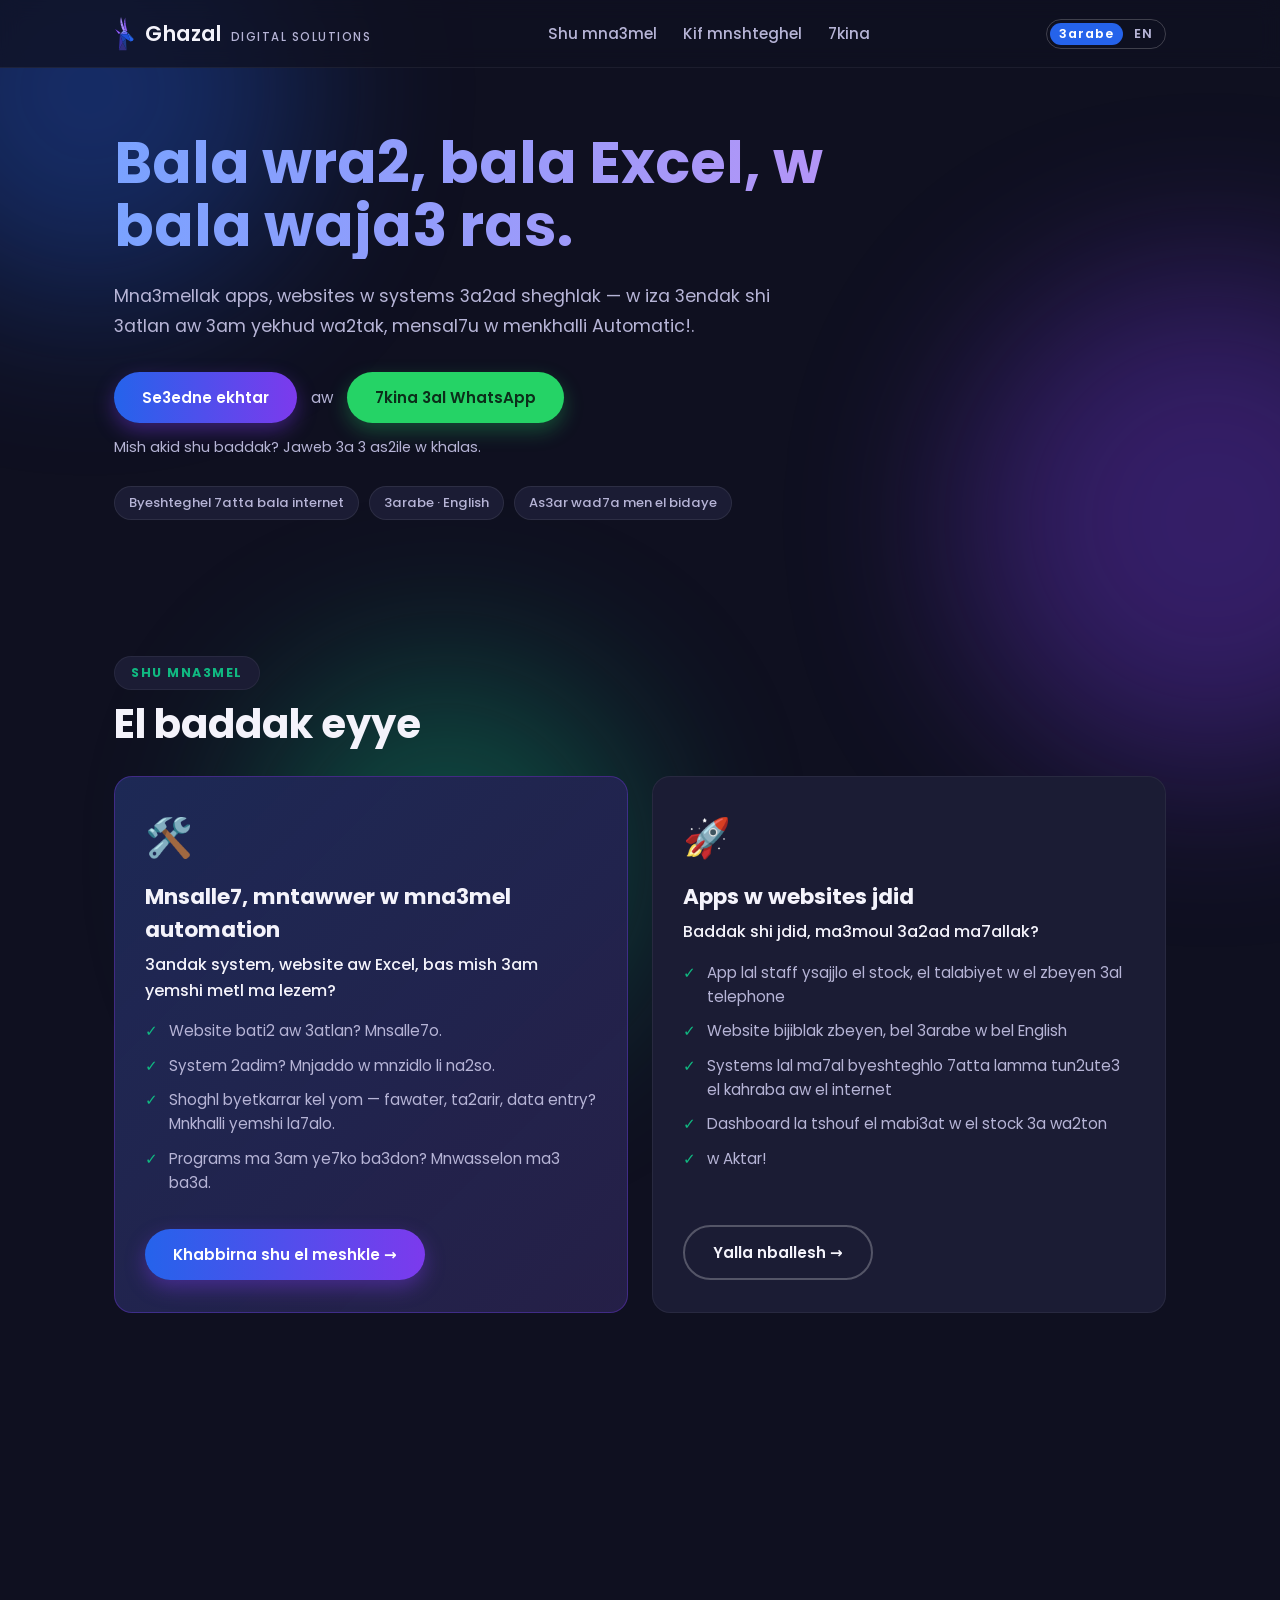
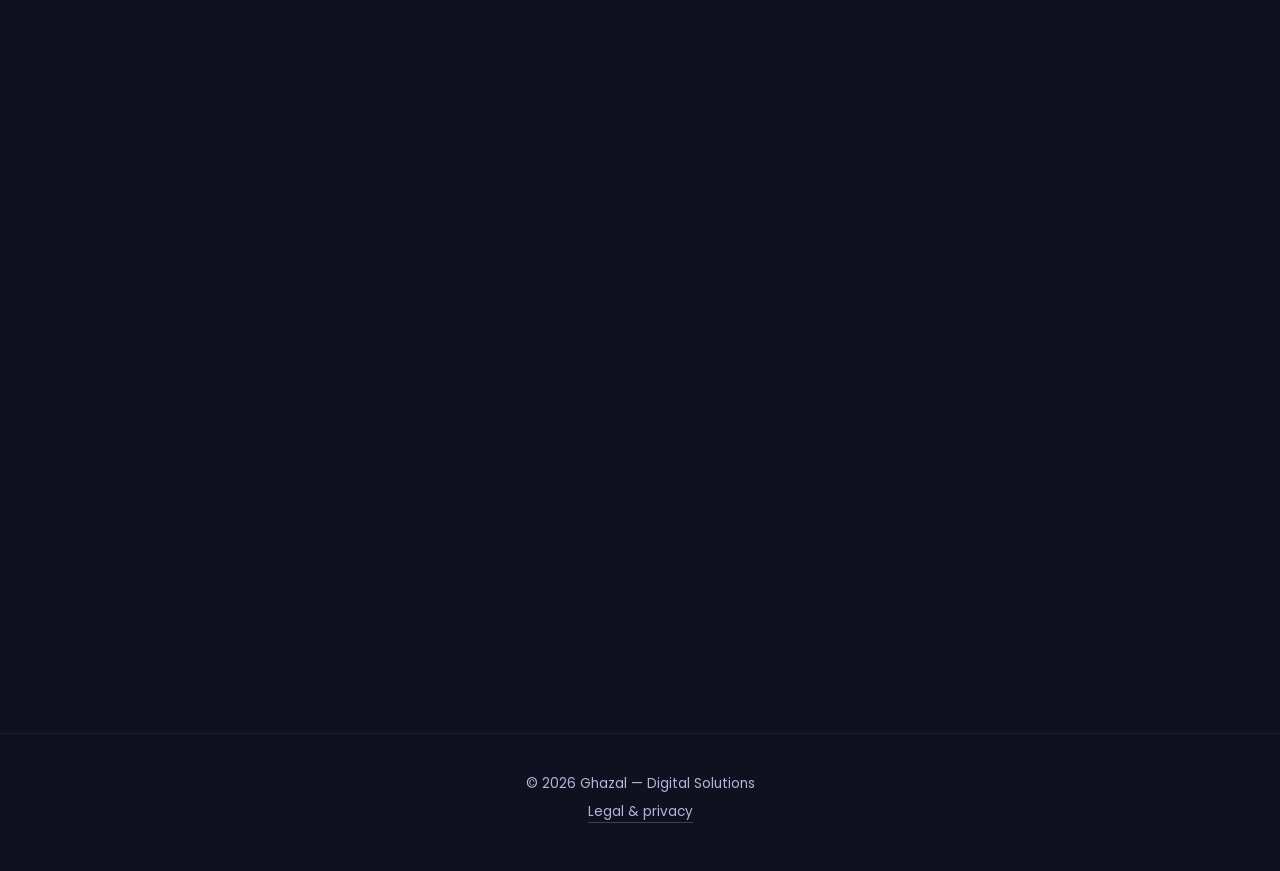
==== commit 2d13b1bd: "Move the site to ghazaldigital.com The CNAME file now claims ghazaldigital.com (DNS on Cloudflare: G" ====
--- a/lb/index.html
+++ b/lb/index.html
@@ -8,12 +8,12 @@
 <head>
 <meta charset="UTF-8">
 <meta name="robots" content="noindex">
-<link rel="canonical" href="https://digital.ghazalcode.ch/">
+<link rel="canonical" href="https://ghazaldigital.com/">
 <meta http-equiv="refresh" content="0; url=../">
 <title>Ghazal — Digital Solutions</title>
 <script>location.replace("../" + location.hash);</script>
 </head>
 <body>
-<p><a href="../">digital.ghazalcode.ch</a></p>
+<p><a href="../">ghazaldigital.com</a></p>
 </body>
 </html>
